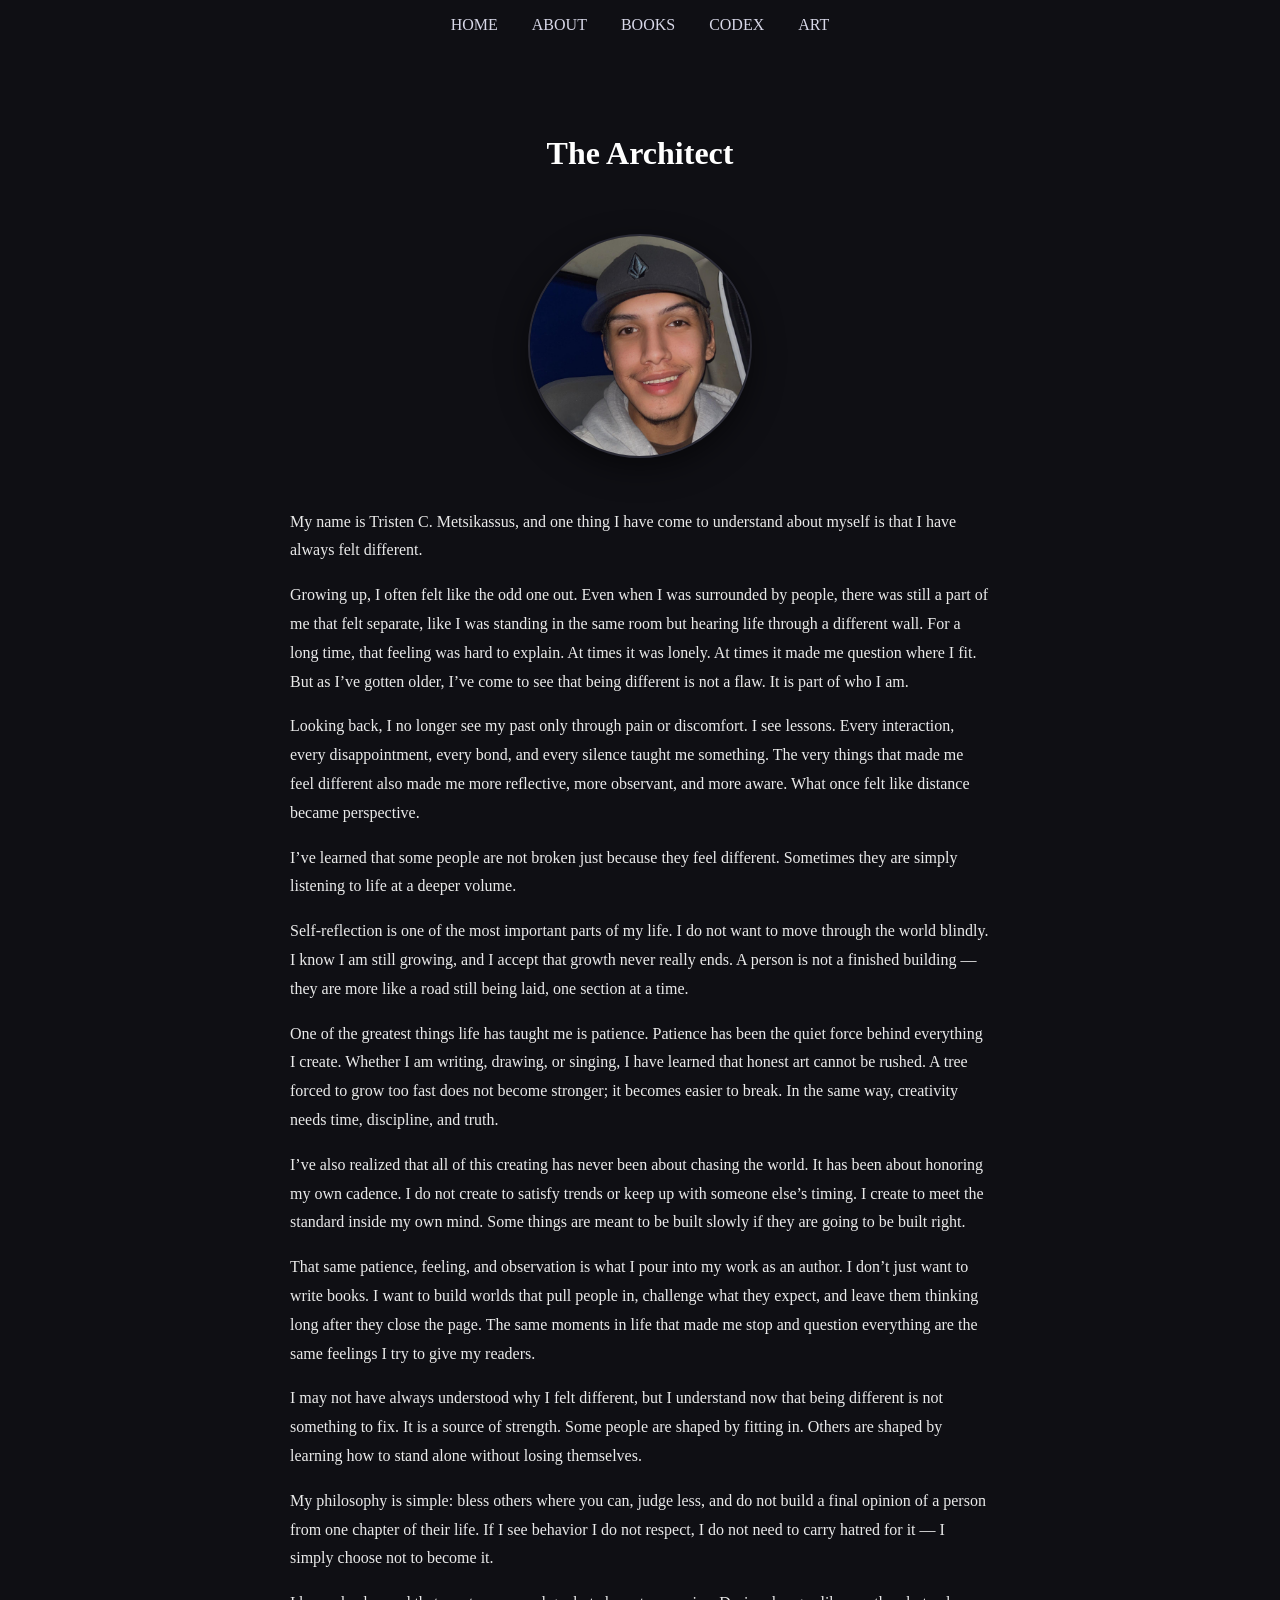
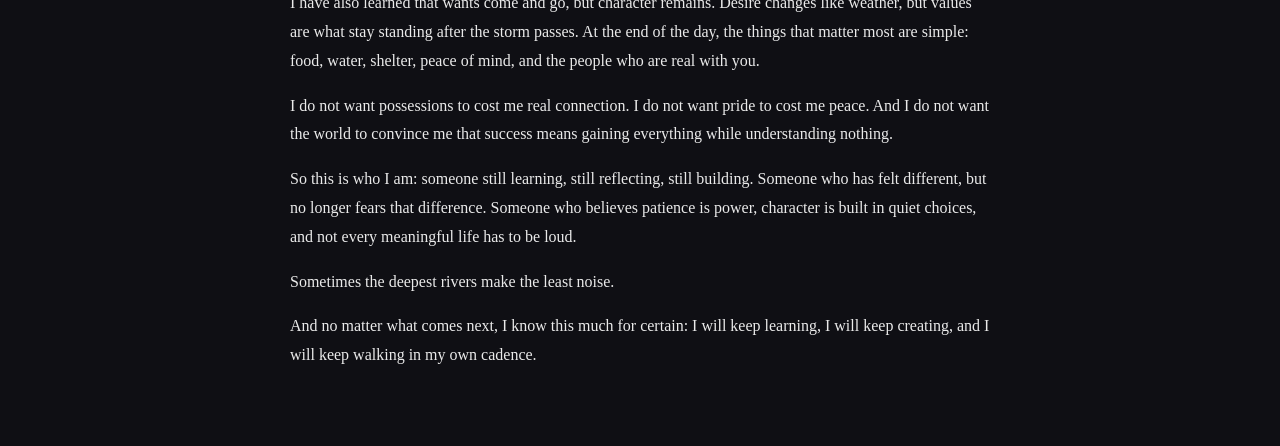
==== About.html @ c55df4dd "Update About.html" ====
<!DOCTYPE html>
<html lang="en">
<head>
    <meta charset="UTF-8">
    <meta name="viewport" content="width=device-width, initial-scale=1.0">
    <title>About | Tristen C. Metsikassus</title>
    <style>
        body { margin: 0; font-family: Garamond, serif; background-color: #0f0f14; color: #eaeaea; }
        header { text-align: center; padding: 40px 20px; }
        nav { text-align: center; margin-bottom: 40px; }
        nav ul { list-style: none; padding: 0; }
        nav li { display: inline; margin: 0 15px; }
        nav a { color: #d8d8e8; text-decoration: none; }
        nav a:hover { color: #ffffff; }
        main { max-width: 700px; margin: auto; padding: 0 20px 60px; line-height: 1.8; }
        h1, h2 { color: #ffffff; text-align: center; }
        .bio-section { margin-top: 40px; }
        .profile-container {
    text-align: center;
    margin-bottom: 40px;
}

.author-photo {
    width: 220px;
    height: 220px;
    object-fit: cover;
    border-radius: 50%;
    border: 2px solid #2a2a35;
    box-shadow: 0 10px 30px rgba(0,0,0,0.5);
}
    </style>
</head>
<body>
    
<nav>
    <ul>
        <li><a href="index.html">HOME</a></li>
        <li><a href="About.html">ABOUT</a></li>
        <li><a href="Books.html">BOOKS</a></li>
        <li><a href="Codex.html">CODEX</a></li>
        <li><a href="Art.html">ART</a></li>
    </ul>
</nav>
    
    <header>
        <h1>The Architect</h1>
    </header>

    <main>
        <div class="profile-container">
        <img src="659823009_2431351264003736_1850895456253538370_n.jpg" alt="Tristen C. Metsikassus" class="author-photo">
    </div>
        
        <section class="bio-section">
            <p>
    My name is Tristen C. Metsikassus, and one thing I have come to understand about myself is that I have always felt different.
</p>

<p>  
            Growing up, I often felt like the odd one out. Even when I was surrounded by people, there was still a part of me that felt separate, like I was standing in the same room but hearing life through a different wall. For a long time, that feeling was hard to explain. At times it was lonely. At times it made me question where I fit. But as I’ve gotten older, I’ve come to see that being different is not a flaw. It is part of who I am.
            </p>
            <p>
                Looking back, I no longer see my past only through pain or discomfort. I see lessons. Every interaction, every disappointment, every bond, and every silence taught me something. The very things that made me feel different also made me more reflective, more observant, and more aware. What once felt like distance became perspective.
            </p>
            <p>
                I’ve learned that some people are not broken just because they feel different. Sometimes they are simply listening to life at a deeper volume.
            </p>
            <p>
                Self-reflection is one of the most important parts of my life. I do not want to move through the world blindly. I know I am still growing, and I accept that growth never really ends. A person is not a finished building — they are more like a road still being laid, one section at a time.
            </p>
            <p>
                One of the greatest things life has taught me is patience. Patience has been the quiet force behind everything I create. Whether I am writing, drawing, or singing, I have learned that honest art cannot be rushed. A tree forced to grow too fast does not become stronger; it becomes easier to break. In the same way, creativity needs time, discipline, and truth.
            </p>
            <p>
                I’ve also realized that all of this creating has never been about chasing the world. It has been about honoring my own cadence. I do not create to satisfy trends or keep up with someone else’s timing. I create to meet the standard inside my own mind. Some things are meant to be built slowly if they are going to be built right.
            </p>
            <p>
                That same patience, feeling, and observation is what I pour into my work as an author. I don’t just want to write books. I want to build worlds that pull people in, challenge what they expect, and leave them thinking long after they close the page. The same moments in life that made me stop and question everything are the same feelings I try to give my readers.
            </p>
            <p>
                I may not have always understood why I felt different, but I understand now that being different is not something to fix. It is a source of strength. Some people are shaped by fitting in. Others are shaped by learning how to stand alone without losing themselves.
            </p>
            <p>
                My philosophy is simple: bless others where you can, judge less, and do not build a final opinion of a person from one chapter of their life. If I see behavior I do not respect, I do not need to carry hatred for it — I simply choose not to become it.
            </p>
          <p>
            I have also learned that wants come and go, but character remains. Desire changes like weather, but values are what stay standing after the storm passes. At the end of the day, the things that matter most are simple: food, water, shelter, peace of mind, and the people who are real with you.
        </p>
        <p>
            I do not want possessions to cost me real connection. I do not want pride to cost me peace. And I do not want the world to convince me that success means gaining everything while understanding nothing.
        </p>
        <p>
            So this is who I am: someone still learning, still reflecting, still building. Someone who has felt different, but no longer fears that difference. Someone who believes patience is power, character is built in quiet choices, and not every meaningful life has to be loud.
        </p>
        <p>
            Sometimes the deepest rivers make the least noise.
        </p>
        <p>
            And no matter what comes next, I know this much for certain: I will keep learning, I will keep creating, and I will keep walking in my own cadence.
        </p>
    </section>
</main>
</body>
</html>
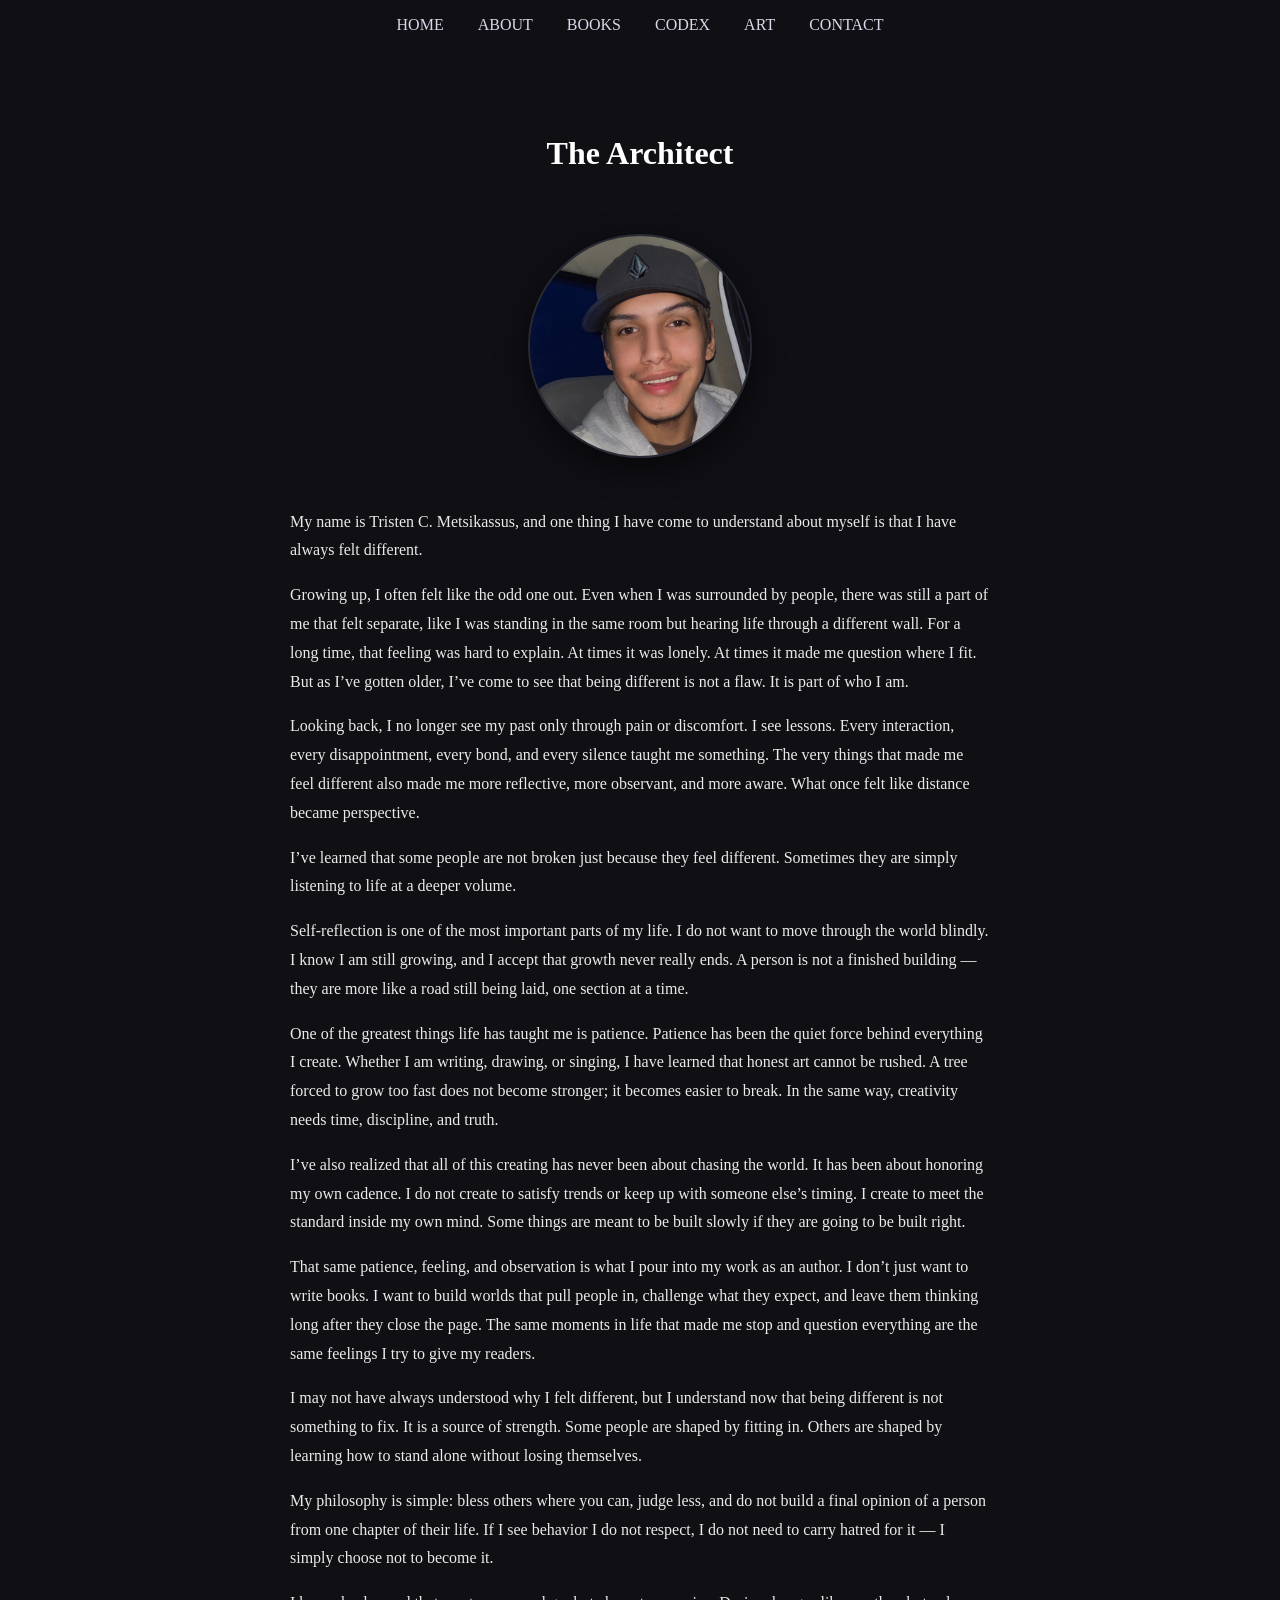
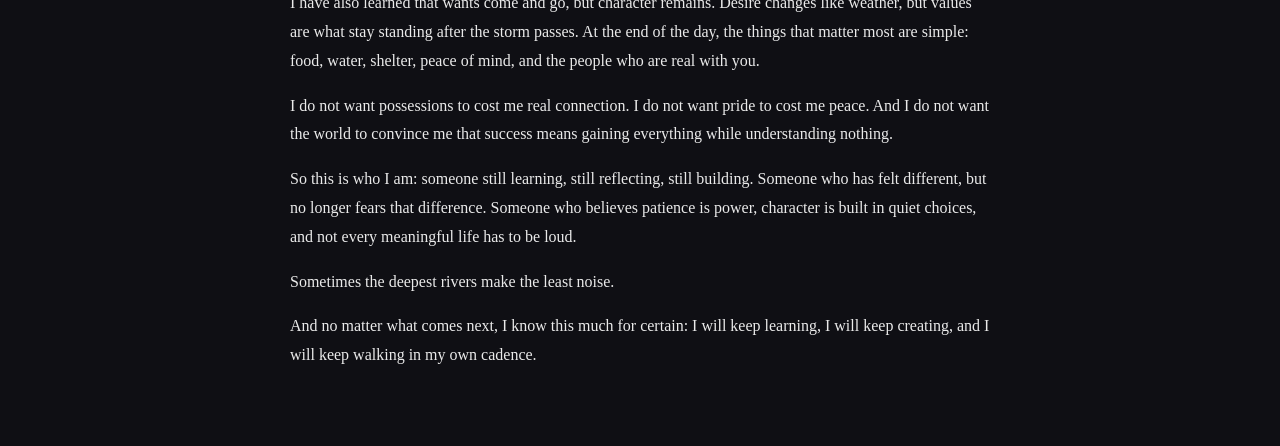
==== commit 3e9e7688: "Add Contact link to navigation menu" ====
--- a/About.html
+++ b/About.html
@@ -39,6 +39,7 @@
         <li><a href="Books.html">BOOKS</a></li>
         <li><a href="Codex.html">CODEX</a></li>
         <li><a href="Art.html">ART</a></li>
+        <li><a href="Contact.html">CONTACT</a></li>
     </ul>
 </nav>
     
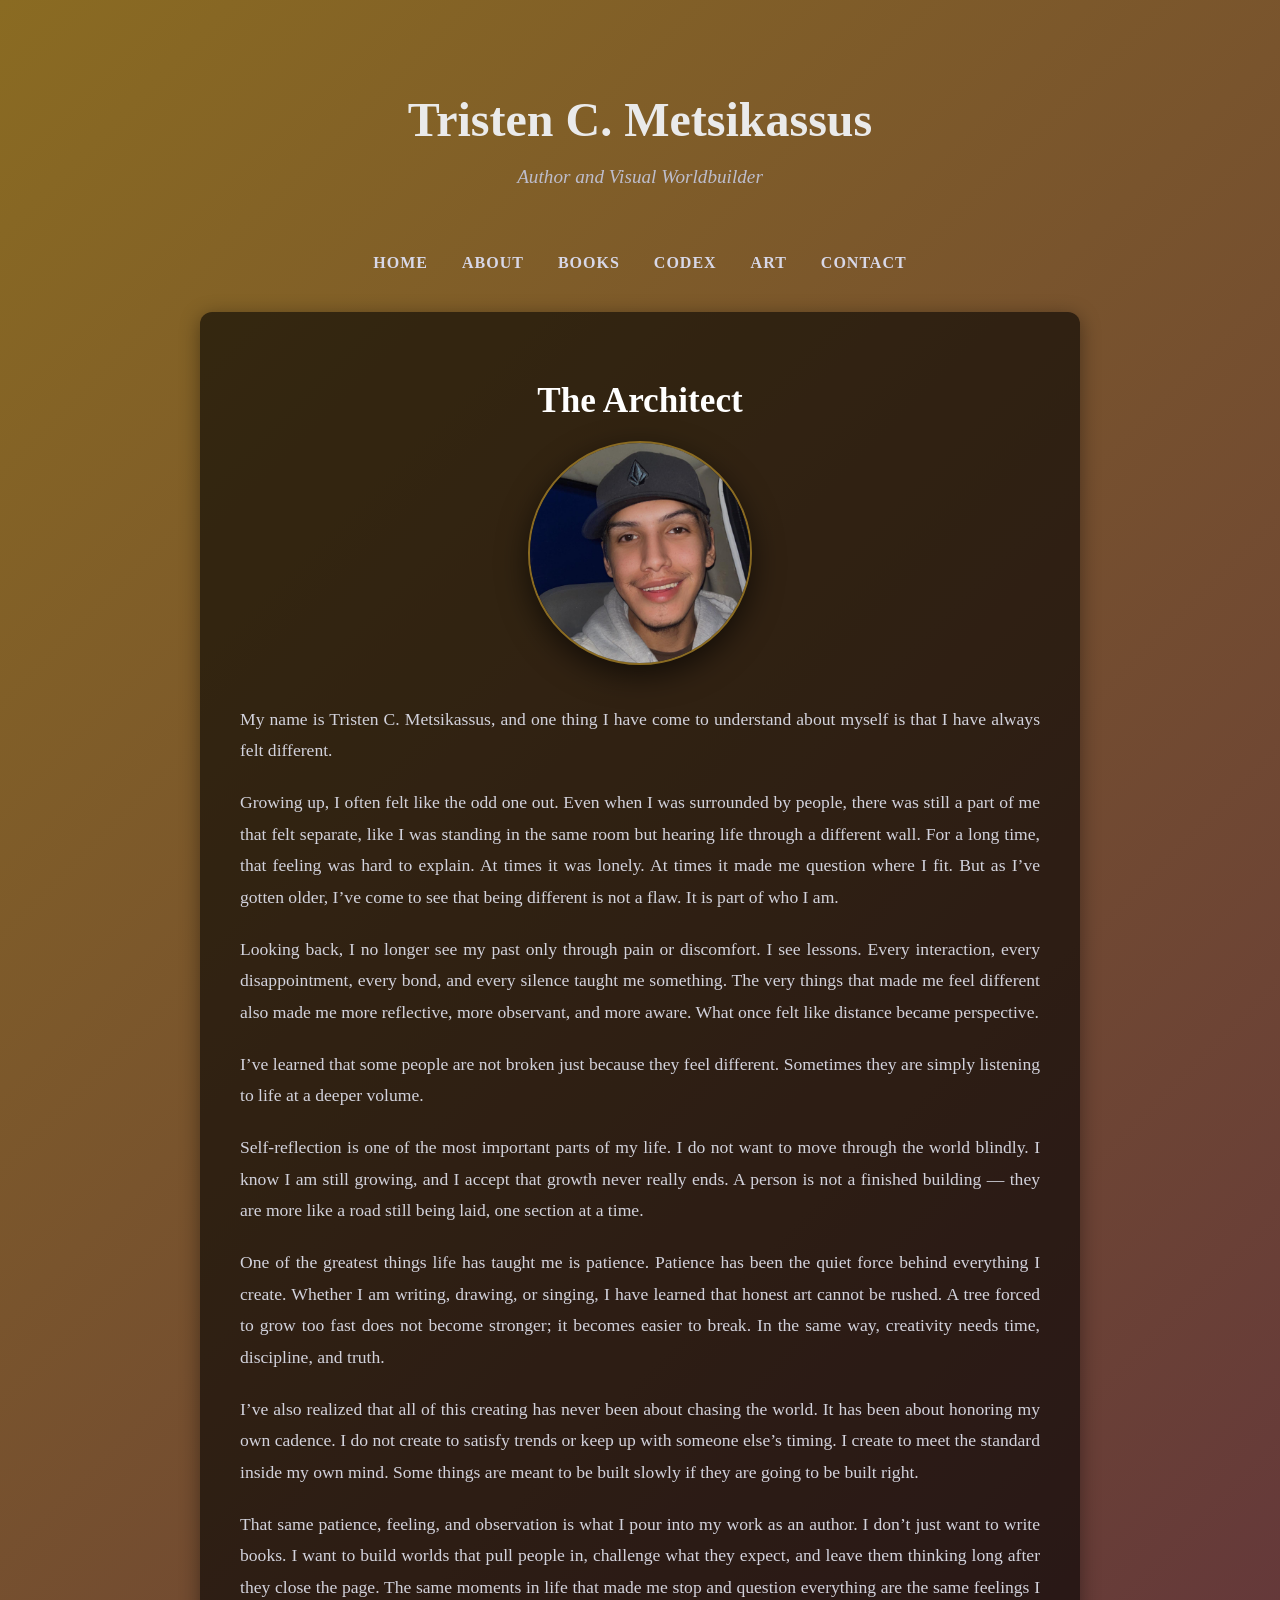
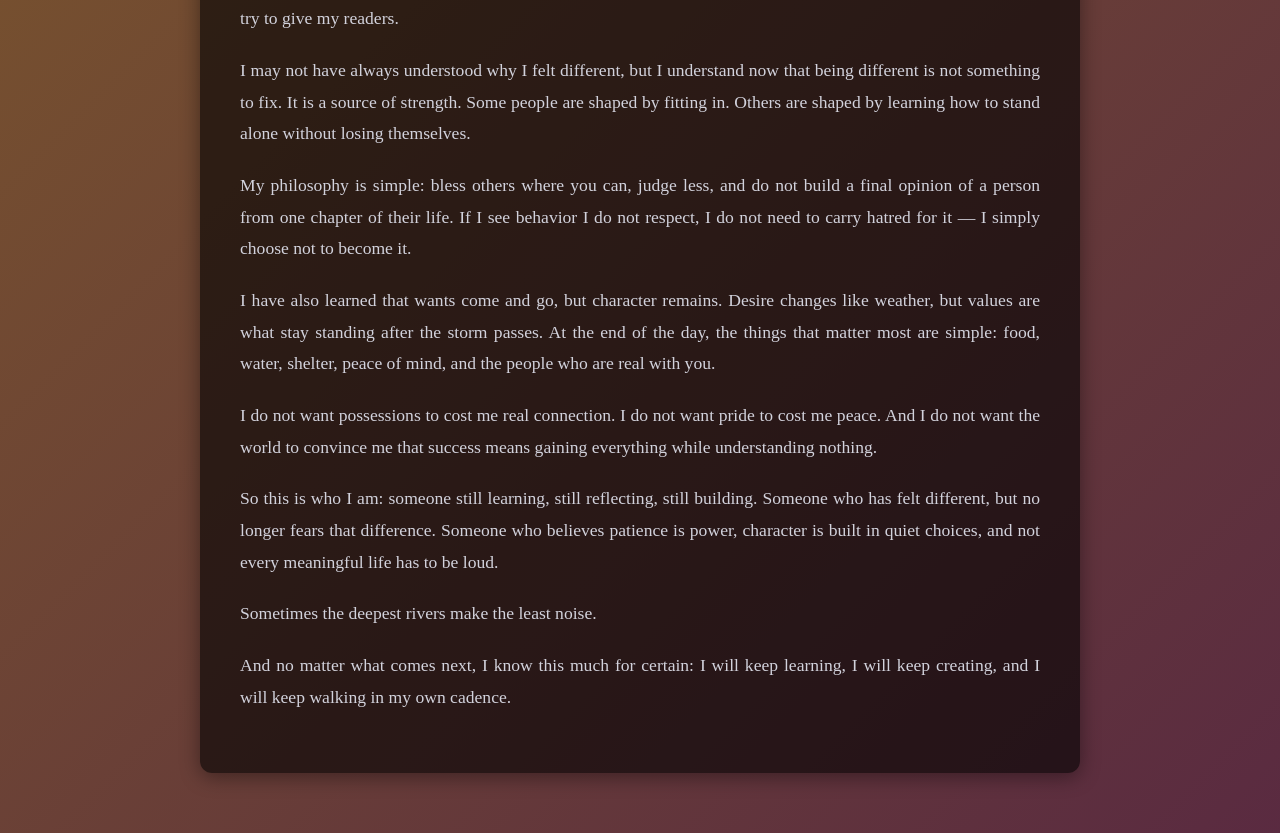
==== commit 3a106015: "Enhance About page with gradient background and content Updated the About page with new styles and c" ====
--- a/About.html
+++ b/About.html
@@ -5,101 +5,113 @@
     <meta name="viewport" content="width=device-width, initial-scale=1.0">
     <title>About | Tristen C. Metsikassus</title>
     <style>
-        body { margin: 0; font-family: Garamond, serif; background-color: #0f0f14; color: #eaeaea; }
-        header { text-align: center; padding: 40px 20px; }
+        /* The Animated Gradient Background */
+        body {
+            margin: 0;
+            font-family: Garamond, serif;
+            color: #eaeaea;
+            min-height: 100vh;
+            background: linear-gradient(-45deg, #0b192c, #1a1025, #4a154b, #8a6b22);
+            background-size: 400% 400%;
+            animation: arcaneShift 15s ease infinite;
+        }
+        @keyframes arcaneShift {
+            0% { background-position: 0% 50%; }
+            50% { background-position: 100% 50%; }
+            100% { background-position: 0% 50%; }
+        }
+        
+        header { text-align: center; padding: 60px 20px 30px; }
+        h1 { font-size: 3rem; margin-bottom: 10px; }
+        header p { color: #bdbdcc; font-size: 1.2rem; font-style: italic; }
+        
         nav { text-align: center; margin-bottom: 40px; }
         nav ul { list-style: none; padding: 0; }
         nav li { display: inline; margin: 0 15px; }
-        nav a { color: #d8d8e8; text-decoration: none; }
-        nav a:hover { color: #ffffff; }
-        main { max-width: 700px; margin: auto; padding: 0 20px 60px; line-height: 1.8; }
-        h1, h2 { color: #ffffff; text-align: center; }
-        .bio-section { margin-top: 40px; }
+        nav a { color: #d8d8e8; text-decoration: none; font-weight: bold; letter-spacing: 1px; transition: color 0.3s ease; }
+        nav a:hover { color: #ffffff; text-shadow: 0 0 8px rgba(255, 255, 255, 0.5); }
+        
+        /* Main Content Container - Slightly wider for reading comfort */
+        main {
+            max-width: 800px;
+            margin: auto;
+            padding: 40px;
+            background: rgba(0, 0, 0, 0.6);
+            border-radius: 12px;
+            box-shadow: 0 4px 20px rgba(0,0,0,0.4);
+            margin-bottom: 60px;
+        }
+
+        h2 { color: #ffffff; text-align: center; margin-bottom: 20px; font-size: 2.2rem; }
+
         .profile-container {
-    text-align: center;
-    margin-bottom: 40px;
-}
+            text-align: center;
+            margin-bottom: 35px;
+        }
 
-.author-photo {
-    width: 220px;
-    height: 220px;
-    object-fit: cover;
-    border-radius: 50%;
-    border: 2px solid #2a2a35;
-    box-shadow: 0 10px 30px rgba(0,0,0,0.5);
-}
+        /* Updated photo styling with a gold ring */
+        .author-photo {
+            width: 220px;
+            height: 220px;
+            object-fit: cover;
+            border-radius: 50%;
+            border: 2px solid #8a6b22; 
+            box-shadow: 0 10px 30px rgba(0,0,0,0.6);
+        }
+
+        /* Styling for your bio text */
+        .bio-section p {
+            line-height: 1.8;
+            color: #d2d2dc;
+            margin-bottom: 20px;
+            text-align: justify; /* Aligns both sides like a novel */
+            font-size: 1.1rem;
+        }
     </style>
 </head>
 <body>
-    
-<nav>
-    <ul>
-        <li><a href="index.html">HOME</a></li>
-        <li><a href="About.html">ABOUT</a></li>
-        <li><a href="Books.html">BOOKS</a></li>
-        <li><a href="Codex.html">CODEX</a></li>
-        <li><a href="Art.html">ART</a></li>
-        <li><a href="Contact.html">CONTACT</a></li>
-    </ul>
-</nav>
-    
+
     <header>
-        <h1>The Architect</h1>
+        <h1>Tristen C. Metsikassus</h1>
+        <p>Author and Visual Worldbuilder</p>
     </header>
 
+    <nav>
+        <ul>
+            <li><a href="index.html">HOME</a></li>
+            <li><a href="About.html">ABOUT</a></li>
+            <li><a href="Books.html">BOOKS</a></li>
+            <li><a href="Codex.html">CODEX</a></li>
+            <li><a href="Art.html">ART</a></li>
+            <li><a href="Contact.html">CONTACT</a></li>
+        </ul>
+    </nav>
+
     <main>
+        <h2>The Architect</h2>
+        
         <div class="profile-container">
-        <img src="659823009_2431351264003736_1850895456253538370_n.jpg" alt="Tristen C. Metsikassus" class="author-photo">
-    </div>
-        
+            <img src="659823009_2431351264003736_1850895456253538370_n.jpg" alt="Tristen C. Metsikassus" class="author-photo">
+        </div>
+
         <section class="bio-section">
-            <p>
-    My name is Tristen C. Metsikassus, and one thing I have come to understand about myself is that I have always felt different.
-</p>
+            <p>My name is Tristen C. Metsikassus, and one thing I have come to understand about myself is that I have always felt different.</p>
+            <p>Growing up, I often felt like the odd one out. Even when I was surrounded by people, there was still a part of me that felt separate, like I was standing in the same room but hearing life through a different wall. For a long time, that feeling was hard to explain. At times it was lonely. At times it made me question where I fit. But as I’ve gotten older, I’ve come to see that being different is not a flaw. It is part of who I am.</p>
+            <p>Looking back, I no longer see my past only through pain or discomfort. I see lessons. Every interaction, every disappointment, every bond, and every silence taught me something. The very things that made me feel different also made me more reflective, more observant, and more aware. What once felt like distance became perspective.</p>
+            <p>I’ve learned that some people are not broken just because they feel different. Sometimes they are simply listening to life at a deeper volume.</p>
+            <p>Self-reflection is one of the most important parts of my life. I do not want to move through the world blindly. I know I am still growing, and I accept that growth never really ends. A person is not a finished building — they are more like a road still being laid, one section at a time.</p>
+            <p>One of the greatest things life has taught me is patience. Patience has been the quiet force behind everything I create. Whether I am writing, drawing, or singing, I have learned that honest art cannot be rushed. A tree forced to grow too fast does not become stronger; it becomes easier to break. In the same way, creativity needs time, discipline, and truth.</p>
+            <p>I’ve also realized that all of this creating has never been about chasing the world. It has been about honoring my own cadence. I do not create to satisfy trends or keep up with someone else’s timing. I create to meet the standard inside my own mind. Some things are meant to be built slowly if they are going to be built right.</p>
+            <p>That same patience, feeling, and observation is what I pour into my work as an author. I don’t just want to write books. I want to build worlds that pull people in, challenge what they expect, and leave them thinking long after they close the page. The same moments in life that made me stop and question everything are the same feelings I try to give my readers.</p>
+            <p>I may not have always understood why I felt different, but I understand now that being different is not something to fix. It is a source of strength. Some people are shaped by fitting in. Others are shaped by learning how to stand alone without losing themselves.</p>
+            <p>My philosophy is simple: bless others where you can, judge less, and do not build a final opinion of a person from one chapter of their life. If I see behavior I do not respect, I do not need to carry hatred for it — I simply choose not to become it.</p>
+            <p>I have also learned that wants come and go, but character remains. Desire changes like weather, but values are what stay standing after the storm passes. At the end of the day, the things that matter most are simple: food, water, shelter, peace of mind, and the people who are real with you.</p>
+            <p>I do not want possessions to cost me real connection. I do not want pride to cost me peace. And I do not want the world to convince me that success means gaining everything while understanding nothing.</p>
+            <p>So this is who I am: someone still learning, still reflecting, still building. Someone who has felt different, but no longer fears that difference. Someone who believes patience is power, character is built in quiet choices, and not every meaningful life has to be loud.</p>
+            <p>Sometimes the deepest rivers make the least noise.</p>
+            <p>And no matter what comes next, I know this much for certain: I will keep learning, I will keep creating, and I will keep walking in my own cadence.</p>
+        </section>
+    </main>
 
-<p>  
-            Growing up, I often felt like the odd one out. Even when I was surrounded by people, there was still a part of me that felt separate, like I was standing in the same room but hearing life through a different wall. For a long time, that feeling was hard to explain. At times it was lonely. At times it made me question where I fit. But as I’ve gotten older, I’ve come to see that being different is not a flaw. It is part of who I am.
-            </p>
-            <p>
-                Looking back, I no longer see my past only through pain or discomfort. I see lessons. Every interaction, every disappointment, every bond, and every silence taught me something. The very things that made me feel different also made me more reflective, more observant, and more aware. What once felt like distance became perspective.
-            </p>
-            <p>
-                I’ve learned that some people are not broken just because they feel different. Sometimes they are simply listening to life at a deeper volume.
-            </p>
-            <p>
-                Self-reflection is one of the most important parts of my life. I do not want to move through the world blindly. I know I am still growing, and I accept that growth never really ends. A person is not a finished building — they are more like a road still being laid, one section at a time.
-            </p>
-            <p>
-                One of the greatest things life has taught me is patience. Patience has been the quiet force behind everything I create. Whether I am writing, drawing, or singing, I have learned that honest art cannot be rushed. A tree forced to grow too fast does not become stronger; it becomes easier to break. In the same way, creativity needs time, discipline, and truth.
-            </p>
-            <p>
-                I’ve also realized that all of this creating has never been about chasing the world. It has been about honoring my own cadence. I do not create to satisfy trends or keep up with someone else’s timing. I create to meet the standard inside my own mind. Some things are meant to be built slowly if they are going to be built right.
-            </p>
-            <p>
-                That same patience, feeling, and observation is what I pour into my work as an author. I don’t just want to write books. I want to build worlds that pull people in, challenge what they expect, and leave them thinking long after they close the page. The same moments in life that made me stop and question everything are the same feelings I try to give my readers.
-            </p>
-            <p>
-                I may not have always understood why I felt different, but I understand now that being different is not something to fix. It is a source of strength. Some people are shaped by fitting in. Others are shaped by learning how to stand alone without losing themselves.
-            </p>
-            <p>
-                My philosophy is simple: bless others where you can, judge less, and do not build a final opinion of a person from one chapter of their life. If I see behavior I do not respect, I do not need to carry hatred for it — I simply choose not to become it.
-            </p>
-          <p>
-            I have also learned that wants come and go, but character remains. Desire changes like weather, but values are what stay standing after the storm passes. At the end of the day, the things that matter most are simple: food, water, shelter, peace of mind, and the people who are real with you.
-        </p>
-        <p>
-            I do not want possessions to cost me real connection. I do not want pride to cost me peace. And I do not want the world to convince me that success means gaining everything while understanding nothing.
-        </p>
-        <p>
-            So this is who I am: someone still learning, still reflecting, still building. Someone who has felt different, but no longer fears that difference. Someone who believes patience is power, character is built in quiet choices, and not every meaningful life has to be loud.
-        </p>
-        <p>
-            Sometimes the deepest rivers make the least noise.
-        </p>
-        <p>
-            And no matter what comes next, I know this much for certain: I will keep learning, I will keep creating, and I will keep walking in my own cadence.
-        </p>
-    </section>
-</main>
 </body>
 </html>
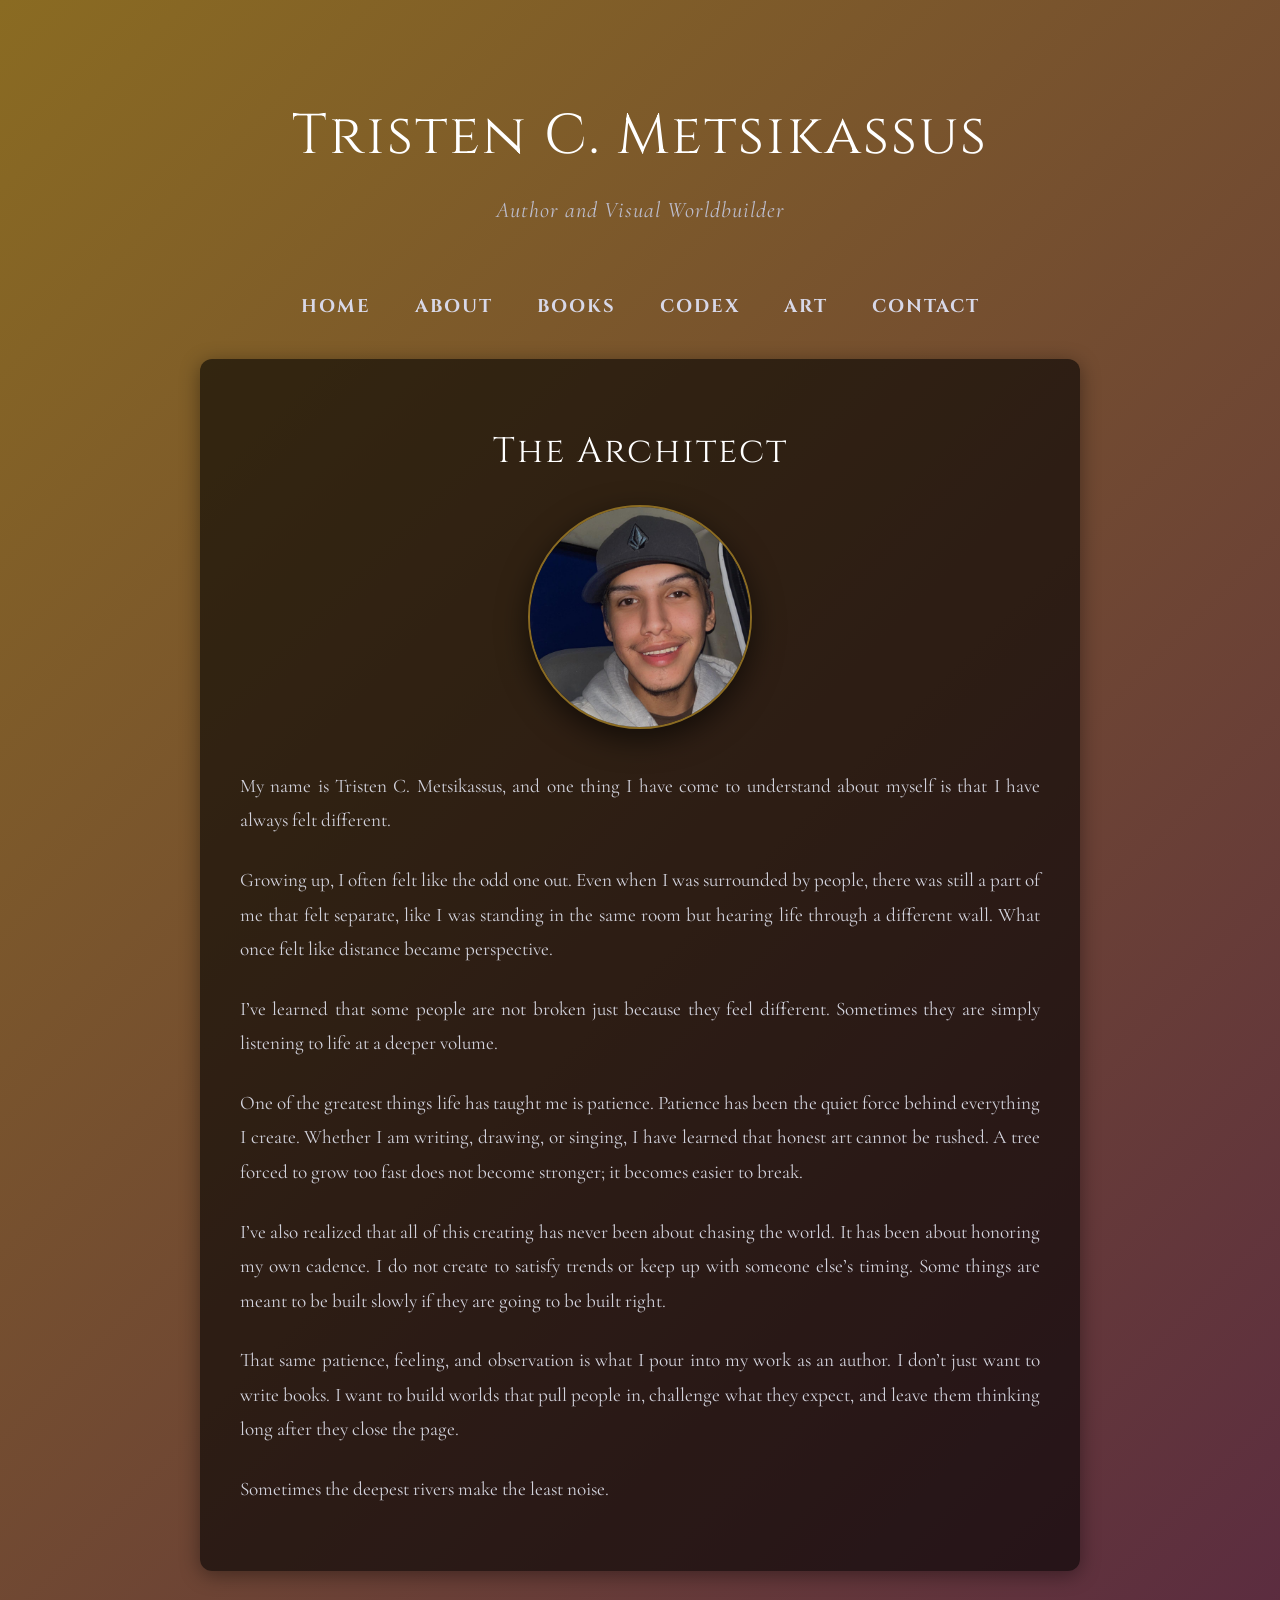
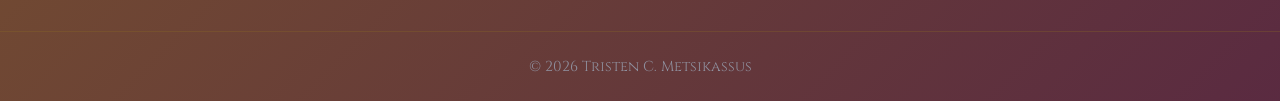
==== commit 9551a613: "Revise About.html with new styles and content Updated the About page with new styles and content." ====
--- a/About.html
+++ b/About.html
@@ -5,33 +5,86 @@
     <meta name="viewport" content="width=device-width, initial-scale=1.0">
     <title>About | Tristen C. Metsikassus</title>
     <style>
+        /* IMPORT CINEMATIC FONTS */
+        @import url('https://fonts.googleapis.com/css2?family=Cinzel:wght@400;700&family=Cormorant+Garamond:ital,wght@0,400;0,600;1,400&display=swap');
+
         /* The Animated Gradient Background */
         body {
             margin: 0;
-            font-family: Garamond, serif;
+            font-family: 'Cormorant Garamond', serif;
+            font-size: 1.15rem;
             color: #eaeaea;
             min-height: 100vh;
             background: linear-gradient(-45deg, #0b192c, #1a1025, #4a154b, #8a6b22);
             background-size: 400% 400%;
             animation: arcaneShift 15s ease infinite;
         }
+
         @keyframes arcaneShift {
             0% { background-position: 0% 50%; }
             50% { background-position: 100% 50%; }
             100% { background-position: 0% 50%; }
         }
+
+        /* --- TYPOGRAPHY & ANIMATIONS --- */
+        h1, h2, h3 {
+            font-family: 'Cinzel', serif;
+            font-weight: normal;
+            letter-spacing: 2px;
+        }
+
+        header { text-align: center; padding: 60px 20px 30px; }
         
-        header { text-align: center; padding: 60px 20px 30px; }
-        h1 { font-size: 3rem; margin-bottom: 10px; }
-        header p { color: #bdbdcc; font-size: 1.2rem; font-style: italic; }
-        
+        /* Pulse for Title */
+        h1 { 
+            font-size: 3.5rem; 
+            margin-bottom: 10px; 
+            color: #ffffff;
+            animation: cinematicEntrance 3s ease-out forwards, arcanePulse 6s infinite alternate 3s;
+        }
+
+        @keyframes arcanePulse {
+            0% { transform: scale(1); text-shadow: 0 0 10px rgba(138, 107, 34, 0.4); }
+            100% { 
+                transform: scale(1.03); 
+                color: rgba(255,255,255,0.85); 
+                text-shadow: 0 0 25px rgba(138, 107, 34, 0.8), 0 0 40px rgba(74, 21, 75, 0.6); 
+            }
+        }
+
+        @keyframes cinematicEntrance {
+            0% { opacity: 0; transform: scale(0.9); text-shadow: 0 0 50px #fff; }
+            100% { opacity: 1; transform: scale(1); }
+        }
+
+        header p { 
+            color: #bdbdcc; 
+            font-size: 1.4rem; 
+            font-style: italic; 
+            letter-spacing: 1px;
+        }
+
         nav { text-align: center; margin-bottom: 40px; }
         nav ul { list-style: none; padding: 0; }
-        nav li { display: inline; margin: 0 15px; }
-        nav a { color: #d8d8e8; text-decoration: none; font-weight: bold; letter-spacing: 1px; transition: color 0.3s ease; }
-        nav a:hover { color: #ffffff; text-shadow: 0 0 8px rgba(255, 255, 255, 0.5); }
+        nav li { display: inline; margin: 0 20px; }
         
-        /* Main Content Container - Slightly wider for reading comfort */
+        nav a { 
+            font-family: 'Cinzel', serif;
+            color: #d8d8e8; 
+            text-decoration: none; 
+            font-weight: bold; 
+            letter-spacing: 2px; 
+            display: inline-block; 
+            transition: transform 0.5s ease, color 0.5s ease, text-shadow 0.5s ease; 
+        }
+
+        nav a:hover { 
+            transform: scale(1.15);
+            color: rgba(255, 255, 255, 0.7); 
+            text-shadow: 0 0 15px rgba(255, 255, 255, 0.8), 0 0 30px #8a6b22; 
+        }
+
+        /* Main Content Container */
         main {
             max-width: 800px;
             margin: auto;
@@ -40,16 +93,21 @@
             border-radius: 12px;
             box-shadow: 0 4px 20px rgba(0,0,0,0.4);
             margin-bottom: 60px;
+            opacity: 0;
+            animation: fadeIn 2s ease-in forwards 1s;
         }
 
-        h2 { color: #ffffff; text-align: center; margin-bottom: 20px; font-size: 2.2rem; }
+        @keyframes fadeIn {
+            to { opacity: 1; }
+        }
+
+        h2 { color: #ffffff; text-align: center; margin-bottom: 30px; font-size: 2.2rem; }
 
         .profile-container {
             text-align: center;
             margin-bottom: 35px;
         }
 
-        /* Updated photo styling with a gold ring */
         .author-photo {
             width: 220px;
             height: 220px;
@@ -57,15 +115,29 @@
             border-radius: 50%;
             border: 2px solid #8a6b22; 
             box-shadow: 0 10px 30px rgba(0,0,0,0.6);
+            transition: transform 0.5s ease;
         }
 
-        /* Styling for your bio text */
+        .author-photo:hover {
+            transform: scale(1.05);
+        }
+
         .bio-section p {
             line-height: 1.8;
             color: #d2d2dc;
-            margin-bottom: 20px;
-            text-align: justify; /* Aligns both sides like a novel */
-            font-size: 1.1rem;
+            margin-bottom: 25px;
+            text-align: justify;
+            font-size: 1.2rem;
+        }
+
+        footer {
+            text-align: center;
+            padding: 25px 20px;
+            font-size: 0.9rem;
+            color: #8f8f9d;
+            border-top: 1px solid rgba(138, 107, 34, 0.3);
+            margin-top: 40px;
+            font-family: 'Cinzel', serif;
         }
     </style>
 </head>
@@ -96,22 +168,18 @@
 
         <section class="bio-section">
             <p>My name is Tristen C. Metsikassus, and one thing I have come to understand about myself is that I have always felt different.</p>
-            <p>Growing up, I often felt like the odd one out. Even when I was surrounded by people, there was still a part of me that felt separate, like I was standing in the same room but hearing life through a different wall. For a long time, that feeling was hard to explain. At times it was lonely. At times it made me question where I fit. But as I’ve gotten older, I’ve come to see that being different is not a flaw. It is part of who I am.</p>
-            <p>Looking back, I no longer see my past only through pain or discomfort. I see lessons. Every interaction, every disappointment, every bond, and every silence taught me something. The very things that made me feel different also made me more reflective, more observant, and more aware. What once felt like distance became perspective.</p>
+            <p>Growing up, I often felt like the odd one out. Even when I was surrounded by people, there was still a part of me that felt separate, like I was standing in the same room but hearing life through a different wall. What once felt like distance became perspective.</p>
             <p>I’ve learned that some people are not broken just because they feel different. Sometimes they are simply listening to life at a deeper volume.</p>
-            <p>Self-reflection is one of the most important parts of my life. I do not want to move through the world blindly. I know I am still growing, and I accept that growth never really ends. A person is not a finished building — they are more like a road still being laid, one section at a time.</p>
-            <p>One of the greatest things life has taught me is patience. Patience has been the quiet force behind everything I create. Whether I am writing, drawing, or singing, I have learned that honest art cannot be rushed. A tree forced to grow too fast does not become stronger; it becomes easier to break. In the same way, creativity needs time, discipline, and truth.</p>
-            <p>I’ve also realized that all of this creating has never been about chasing the world. It has been about honoring my own cadence. I do not create to satisfy trends or keep up with someone else’s timing. I create to meet the standard inside my own mind. Some things are meant to be built slowly if they are going to be built right.</p>
-            <p>That same patience, feeling, and observation is what I pour into my work as an author. I don’t just want to write books. I want to build worlds that pull people in, challenge what they expect, and leave them thinking long after they close the page. The same moments in life that made me stop and question everything are the same feelings I try to give my readers.</p>
-            <p>I may not have always understood why I felt different, but I understand now that being different is not something to fix. It is a source of strength. Some people are shaped by fitting in. Others are shaped by learning how to stand alone without losing themselves.</p>
-            <p>My philosophy is simple: bless others where you can, judge less, and do not build a final opinion of a person from one chapter of their life. If I see behavior I do not respect, I do not need to carry hatred for it — I simply choose not to become it.</p>
-            <p>I have also learned that wants come and go, but character remains. Desire changes like weather, but values are what stay standing after the storm passes. At the end of the day, the things that matter most are simple: food, water, shelter, peace of mind, and the people who are real with you.</p>
-            <p>I do not want possessions to cost me real connection. I do not want pride to cost me peace. And I do not want the world to convince me that success means gaining everything while understanding nothing.</p>
-            <p>So this is who I am: someone still learning, still reflecting, still building. Someone who has felt different, but no longer fears that difference. Someone who believes patience is power, character is built in quiet choices, and not every meaningful life has to be loud.</p>
+            <p>One of the greatest things life has taught me is patience. Patience has been the quiet force behind everything I create. Whether I am writing, drawing, or singing, I have learned that honest art cannot be rushed. A tree forced to grow too fast does not become stronger; it becomes easier to break.</p>
+            <p>I’ve also realized that all of this creating has never been about chasing the world. It has been about honoring my own cadence. I do not create to satisfy trends or keep up with someone else’s timing. Some things are meant to be built slowly if they are going to be built right.</p>
+            <p>That same patience, feeling, and observation is what I pour into my work as an author. I don’t just want to write books. I want to build worlds that pull people in, challenge what they expect, and leave them thinking long after they close the page.</p>
             <p>Sometimes the deepest rivers make the least noise.</p>
-            <p>And no matter what comes next, I know this much for certain: I will keep learning, I will keep creating, and I will keep walking in my own cadence.</p>
         </section>
     </main>
 
+    <footer>
+        © 2026 Tristen C. Metsikassus
+    </footer>
+
 </body>
 </html>
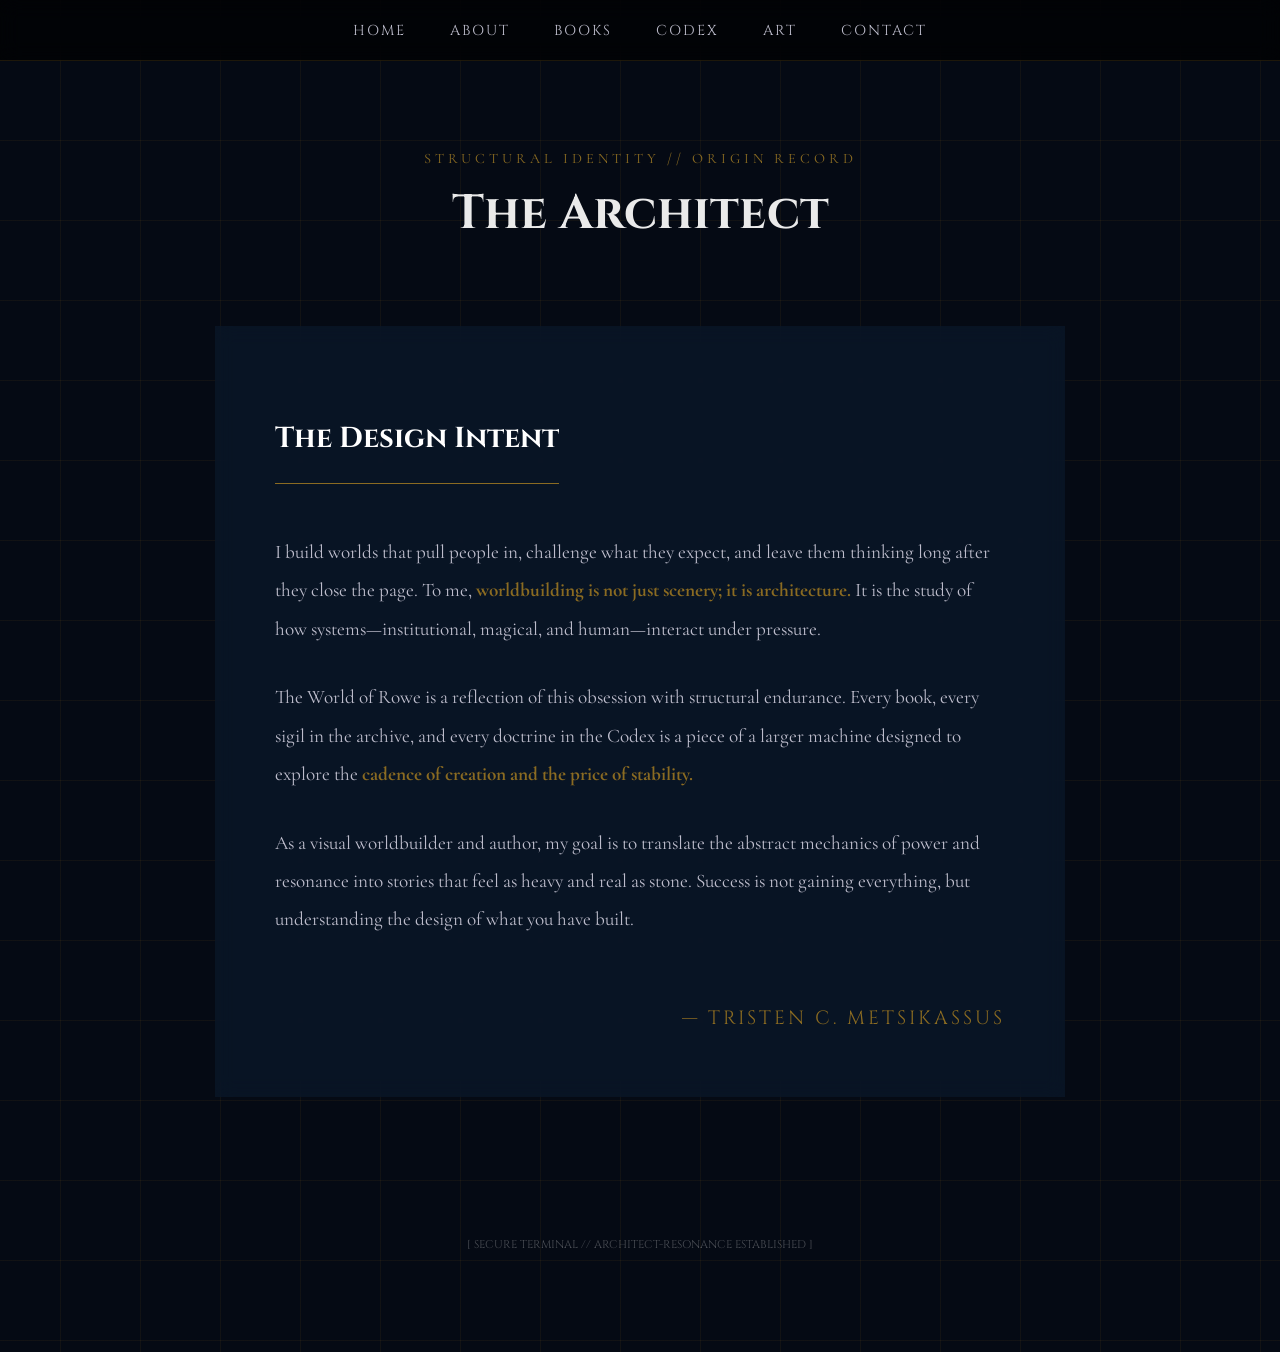
==== commit 80b83cd8: "Update About.html" ====
--- a/About.html
+++ b/About.html
@@ -3,183 +3,95 @@
 <head>
     <meta charset="UTF-8">
     <meta name="viewport" content="width=device-width, initial-scale=1.0">
-    <title>About | Tristen C. Metsikassus</title>
+    <title>The Architect | Tristen C. Metsikassus</title>
+    <link rel="stylesheet" href="style.css">
     <style>
-        /* IMPORT CINEMATIC FONTS */
-        @import url('https://fonts.googleapis.com/css2?family=Cinzel:wght@400;700&family=Cormorant+Garamond:ital,wght@0,400;0,600;1,400&display=swap');
+        header { text-align: center; padding: 140px 20px 40px; }
+        h1 { font-family: 'Cinzel', serif; font-size: 3rem; margin: 0; }
+        .about-subtitle { color: var(--gold); letter-spacing: 4px; font-size: 0.9rem; text-transform: uppercase; margin-top: 10px; }
 
-        /* The Animated Gradient Background */
-        body {
-            margin: 0;
-            font-family: 'Cormorant Garamond', serif;
-            font-size: 1.15rem;
-            color: #eaeaea;
-            min-height: 100vh;
-            background: linear-gradient(-45deg, #0b192c, #1a1025, #4a154b, #8a6b22);
-            background-size: 400% 400%;
-            animation: arcaneShift 15s ease infinite;
+        .manifesto-container {
+            max-width: 850px;
+            margin: 40px auto;
+            padding: 0 20px;
         }
 
-        @keyframes arcaneShift {
-            0% { background-position: 0% 50%; }
-            50% { background-position: 100% 50%; }
-            100% { background-position: 0% 50%; }
+        .manifesto-card {
+            background: rgba(11, 25, 44, 0.7);
+            backdrop-filter: blur(10px);
+            padding: 60px;
+            line-height: 2;
+            font-size: 1.2rem;
+            color: var(--subtext);
         }
 
-        /* --- TYPOGRAPHY & ANIMATIONS --- */
-        h1, h2, h3 {
+        .manifesto-card h2 {
             font-family: 'Cinzel', serif;
-            font-weight: normal;
-            letter-spacing: 2px;
+            color: #fff;
+            font-size: 1.8rem;
+            margin-bottom: 30px;
+            border-bottom: 1px solid var(--gold);
+            padding-bottom: 15px;
+            display: inline-block;
         }
 
-        header { text-align: center; padding: 60px 20px 30px; }
+        .manifesto-card p { margin-bottom: 30px; }
         
-        /* Pulse for Title */
-        h1 { 
-            font-size: 3.5rem; 
-            margin-bottom: 10px; 
-            color: #ffffff;
-            animation: cinematicEntrance 3s ease-out forwards, arcanePulse 6s infinite alternate 3s;
+        .highlight { color: var(--gold); font-weight: bold; }
+
+        .signature {
+            margin-top: 60px;
+            text-align: right;
+            font-family: 'Cinzel', serif;
+            letter-spacing: 3px;
+            color: var(--gold);
         }
 
-        @keyframes arcanePulse {
-            0% { transform: scale(1); text-shadow: 0 0 10px rgba(138, 107, 34, 0.4); }
-            100% { 
-                transform: scale(1.03); 
-                color: rgba(255,255,255,0.85); 
-                text-shadow: 0 0 25px rgba(138, 107, 34, 0.8), 0 0 40px rgba(74, 21, 75, 0.6); 
-            }
-        }
-
-        @keyframes cinematicEntrance {
-            0% { opacity: 0; transform: scale(0.9); text-shadow: 0 0 50px #fff; }
-            100% { opacity: 1; transform: scale(1); }
-        }
-
-        header p { 
-            color: #bdbdcc; 
-            font-size: 1.4rem; 
-            font-style: italic; 
-            letter-spacing: 1px;
-        }
-
-        nav { text-align: center; margin-bottom: 40px; }
-        nav ul { list-style: none; padding: 0; }
-        nav li { display: inline; margin: 0 20px; }
-        
-        nav a { 
-            font-family: 'Cinzel', serif;
-            color: #d8d8e8; 
-            text-decoration: none; 
-            font-weight: bold; 
-            letter-spacing: 2px; 
-            display: inline-block; 
-            transition: transform 0.5s ease, color 0.5s ease, text-shadow 0.5s ease; 
-        }
-
-        nav a:hover { 
-            transform: scale(1.15);
-            color: rgba(255, 255, 255, 0.7); 
-            text-shadow: 0 0 15px rgba(255, 255, 255, 0.8), 0 0 30px #8a6b22; 
-        }
-
-        /* Main Content Container */
-        main {
-            max-width: 800px;
-            margin: auto;
-            padding: 40px;
-            background: rgba(0, 0, 0, 0.6);
-            border-radius: 12px;
-            box-shadow: 0 4px 20px rgba(0,0,0,0.4);
-            margin-bottom: 60px;
-            opacity: 0;
-            animation: fadeIn 2s ease-in forwards 1s;
-        }
-
-        @keyframes fadeIn {
-            to { opacity: 1; }
-        }
-
-        h2 { color: #ffffff; text-align: center; margin-bottom: 30px; font-size: 2.2rem; }
-
-        .profile-container {
-            text-align: center;
-            margin-bottom: 35px;
-        }
-
-        .author-photo {
-            width: 220px;
-            height: 220px;
-            object-fit: cover;
-            border-radius: 50%;
-            border: 2px solid #8a6b22; 
-            box-shadow: 0 10px 30px rgba(0,0,0,0.6);
-            transition: transform 0.5s ease;
-        }
-
-        .author-photo:hover {
-            transform: scale(1.05);
-        }
-
-        .bio-section p {
-            line-height: 1.8;
-            color: #d2d2dc;
-            margin-bottom: 25px;
-            text-align: justify;
-            font-size: 1.2rem;
-        }
-
-        footer {
-            text-align: center;
-            padding: 25px 20px;
-            font-size: 0.9rem;
-            color: #8f8f9d;
-            border-top: 1px solid rgba(138, 107, 34, 0.3);
-            margin-top: 40px;
-            font-family: 'Cinzel', serif;
+        @media (max-width: 768px) {
+            .manifesto-card { padding: 30px; font-size: 1.1rem; }
         }
     </style>
 </head>
 <body>
 
-    <header>
-        <h1>Tristen C. Metsikassus</h1>
-        <p>Author and Visual Worldbuilder</p>
-    </header>
+<nav>
+    <a href="index.html">HOME</a>
+    <a href="About.html">ABOUT</a>
+    <a href="Books.html">BOOKS</a>
+    <a href="Codex.html">CODEX</a>
+    <a href="Art.html">ART</a>
+    <a href="Contact.html">CONTACT</a>
+</nav>
 
-    <nav>
-        <ul>
-            <li><a href="index.html">HOME</a></li>
-            <li><a href="About.html">ABOUT</a></li>
-            <li><a href="Books.html">BOOKS</a></li>
-            <li><a href="Codex.html">CODEX</a></li>
-            <li><a href="Art.html">ART</a></li>
-            <li><a href="Contact.html">CONTACT</a></li>
-        </ul>
-    </nav>
+<header>
+    <p class="about-subtitle">Structural Identity // Origin Record</p>
+    <h1>The Architect</h1>
+</header>
 
-    <main>
-        <h2>The Architect</h2>
+<div class="manifesto-container">
+    <div class="manifesto-card card wardline">
+        <h2>The Design Intent</h2>
+        <p>
+            I build worlds that pull people in, challenge what they expect, and leave them thinking long after they close the page. To me, <span class="highlight">worldbuilding is not just scenery; it is architecture.</span> It is the study of how systems—institutional, magical, and human—interact under pressure.
+        </p>
         
-        <div class="profile-container">
-            <img src="659823009_2431351264003736_1850895456253538370_n.jpg" alt="Tristen C. Metsikassus" class="author-photo">
+        <p>
+            The World of Rowe is a reflection of this obsession with structural endurance. Every book, every sigil in the archive, and every doctrine in the Codex is a piece of a larger machine designed to explore the <span class="highlight">cadence of creation and the price of stability.</span>
+        </p>
+
+        <p>
+            As a visual worldbuilder and author, my goal is to translate the abstract mechanics of power and resonance into stories that feel as heavy and real as stone. Success is not gaining everything, but understanding the design of what you have built.
+        </p>
+
+        <div class="signature">
+            — TRISTEN C. METSIKASSUS
         </div>
+    </div>
+</div>
 
-        <section class="bio-section">
-            <p>My name is Tristen C. Metsikassus, and one thing I have come to understand about myself is that I have always felt different.</p>
-            <p>Growing up, I often felt like the odd one out. Even when I was surrounded by people, there was still a part of me that felt separate, like I was standing in the same room but hearing life through a different wall. What once felt like distance became perspective.</p>
-            <p>I’ve learned that some people are not broken just because they feel different. Sometimes they are simply listening to life at a deeper volume.</p>
-            <p>One of the greatest things life has taught me is patience. Patience has been the quiet force behind everything I create. Whether I am writing, drawing, or singing, I have learned that honest art cannot be rushed. A tree forced to grow too fast does not become stronger; it becomes easier to break.</p>
-            <p>I’ve also realized that all of this creating has never been about chasing the world. It has been about honoring my own cadence. I do not create to satisfy trends or keep up with someone else’s timing. Some things are meant to be built slowly if they are going to be built right.</p>
-            <p>That same patience, feeling, and observation is what I pour into my work as an author. I don’t just want to write books. I want to build worlds that pull people in, challenge what they expect, and leave them thinking long after they close the page.</p>
-            <p>Sometimes the deepest rivers make the least noise.</p>
-        </section>
-    </main>
-
-    <footer>
-        © 2026 Tristen C. Metsikassus
-    </footer>
+<footer style="text-align: center; padding: 100px; opacity: 0.3; font-family: 'Cinzel'; font-size: 0.7rem;">
+    [ SECURE TERMINAL // ARCHITECT-RESONANCE ESTABLISHED ]
+</footer>
 
 </body>
 </html>
--- a/style.css
+++ b/style.css
@@ -0,0 +1,86 @@
+/* --- THE MIDNIGHT WARD SYSTEM (MASTER) --- */
+@import url('https://fonts.googleapis.com/css2?family=Cinzel:wght@400;700&family=Cormorant+Garamond:ital,wght@0,400;0,600;1,400&display=swap');
+
+:root {
+    --midnight: #050a14;   
+    --indigo-glow: rgba(26, 31, 70, 0.4); 
+    --gold: #8a6b22;
+    --gold-bright: #e1c57a;
+    --text: #eaeaea;
+    --subtext: #bdbdcc;
+}
+
+body {
+    margin: 0;
+    font-family: 'Cormorant Garamond', serif;
+    background-color: var(--midnight);
+    color: var(--text);
+    min-height: 100vh;
+    overflow-x: hidden;
+}
+
+/* THE BACKGROUND WARD GRID */
+body::before {
+    content: "";
+    position: fixed;
+    top: -100px; left: -100px; width: 200%; height: 200%;
+    z-index: -1;
+    background-image: 
+        linear-gradient(rgba(138, 107, 34, 0.1) 1px, transparent 1px),
+        linear-gradient(90deg, rgba(138, 107, 34, 0.1) 1px, transparent 1px);
+    background-size: 80px 80px;
+    animation: wardDrift 60s linear infinite, wardPulse 10s ease-in-out infinite alternate;
+}
+
+@keyframes wardDrift {
+    0% { transform: translate(0, 0); }
+    100% { transform: translate(80px, 80px); }
+}
+
+@keyframes wardPulse {
+    0% { opacity: 0.2; }
+    50% { opacity: 0.6; }
+    100% { opacity: 0.2; }
+}
+
+/* NAVIGATION */
+nav { 
+    text-align: center; position: fixed; top: 0; width: 100%; 
+    background: rgba(0,0,0,0.7); backdrop-filter: blur(10px); 
+    padding: 20px 0; z-index: 100; border-bottom: 1px solid rgba(138, 107, 34, 0.2); 
+}
+nav a { 
+    font-family: 'Cinzel', serif; color: var(--subtext); 
+    text-decoration: none; margin: 0 20px; font-size: 0.9rem; letter-spacing: 2px; 
+}
+nav a:hover { color: var(--gold-bright); }
+
+/* THRESHOLD PLATES & CARDS */
+.threshold-plate, .featured-panel {
+    background: rgba(11, 25, 44, 0.7);
+    border: 1px solid rgba(138, 107, 34, 0.3);
+    backdrop-filter: blur(8px);
+    transition: all 0.5s ease;
+}
+
+.threshold-plate:hover, .featured-panel:hover {
+    border-color: var(--gold-bright);
+    box-shadow: 0 0 30px rgba(138, 107, 34, 0.2);
+}
+
+.btn-link {
+    display: inline-block;
+    border: 1px solid var(--gold);
+    color: var(--gold);
+    text-decoration: none;
+    padding: 10px 20px;
+    font-family: 'Cinzel', serif;
+    font-size: 0.8rem;
+    letter-spacing: 2px;
+    transition: 0.3s;
+}
+
+.btn-link:hover {
+    background: var(--gold);
+    color: white;
+}
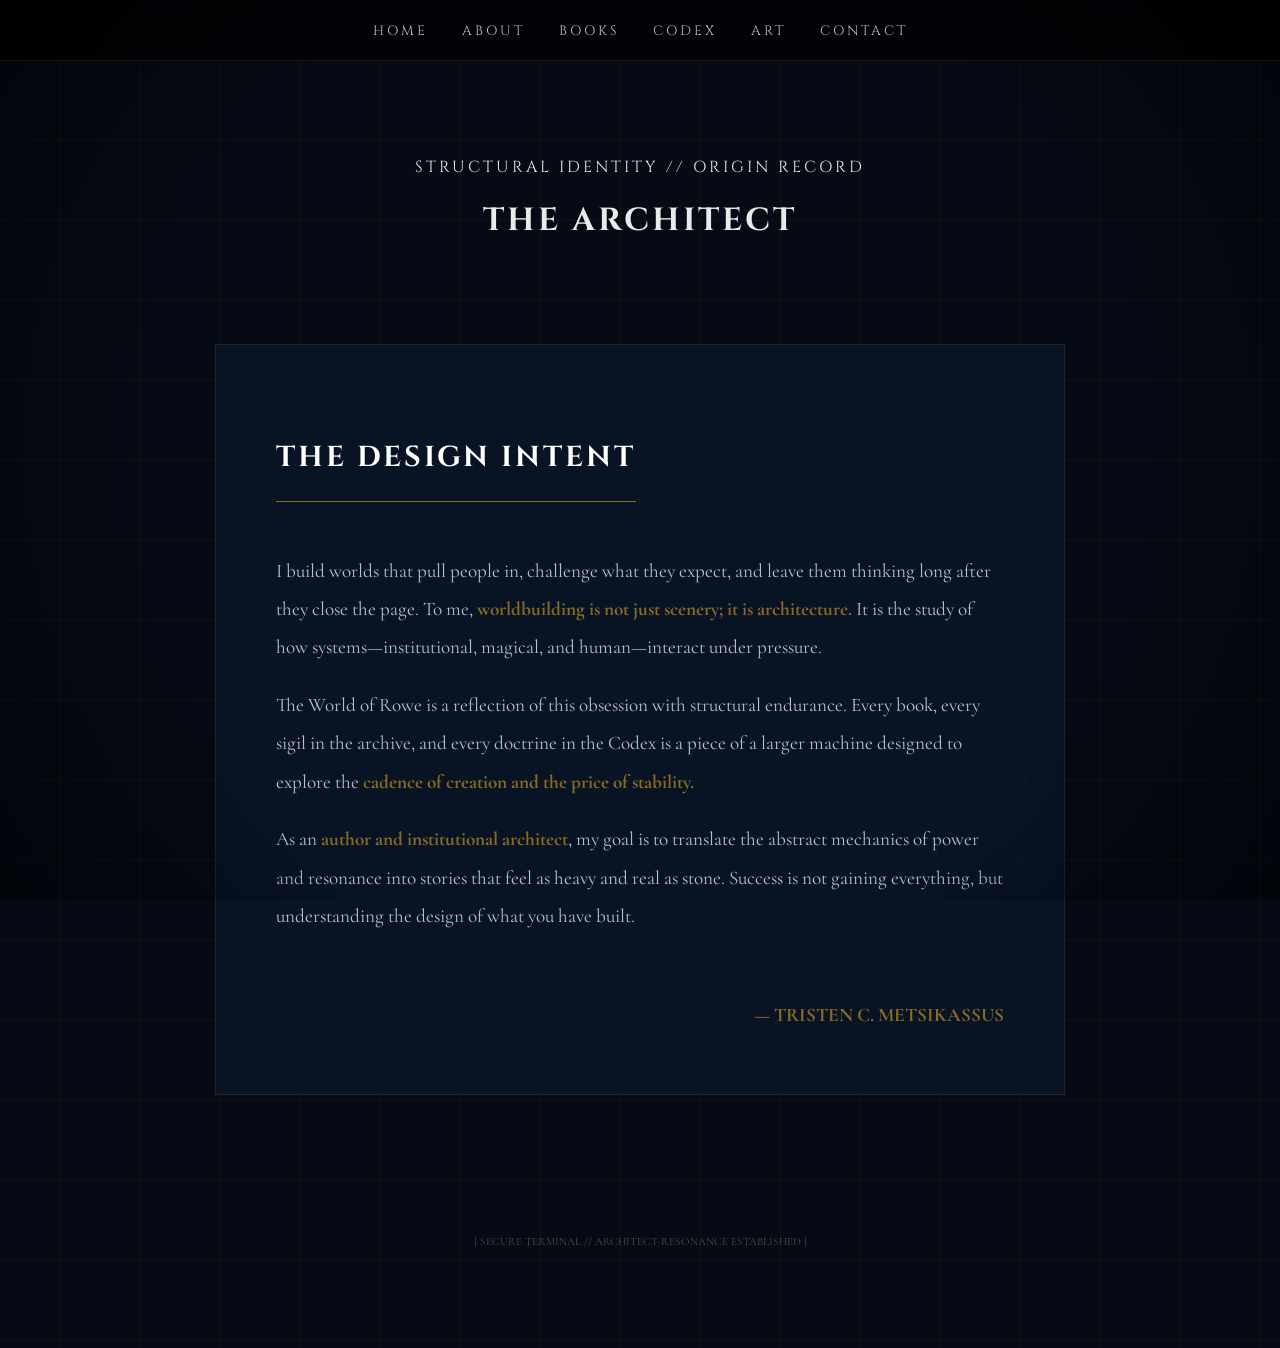
==== commit 75908cf9: "Update About.html" ====
--- a/About.html
+++ b/About.html
@@ -7,49 +7,11 @@
     <link rel="stylesheet" href="style.css">
     <style>
         header { text-align: center; padding: 140px 20px 40px; }
-        h1 { font-family: 'Cinzel', serif; font-size: 3rem; margin: 0; }
-        .about-subtitle { color: var(--gold); letter-spacing: 4px; font-size: 0.9rem; text-transform: uppercase; margin-top: 10px; }
-
-        .manifesto-container {
-            max-width: 850px;
-            margin: 40px auto;
-            padding: 0 20px;
-        }
-
-        .manifesto-card {
-            background: rgba(11, 25, 44, 0.7);
-            backdrop-filter: blur(10px);
-            padding: 60px;
-            line-height: 2;
-            font-size: 1.2rem;
-            color: var(--subtext);
-        }
-
-        .manifesto-card h2 {
-            font-family: 'Cinzel', serif;
-            color: #fff;
-            font-size: 1.8rem;
-            margin-bottom: 30px;
-            border-bottom: 1px solid var(--gold);
-            padding-bottom: 15px;
-            display: inline-block;
-        }
-
-        .manifesto-card p { margin-bottom: 30px; }
-        
+        .manifesto-container { max-width: 850px; margin: 40px auto; padding: 0 20px; }
+        .manifesto-card { padding: 60px; line-height: 2; font-size: 1.2rem; color: var(--subtext); }
+        .manifesto-card h2 { color: #fff; font-size: 1.8rem; margin-bottom: 30px; border-bottom: 1px solid var(--gold); padding-bottom: 15px; display: inline-block; }
         .highlight { color: var(--gold); font-weight: bold; }
-
-        .signature {
-            margin-top: 60px;
-            text-align: right;
-            font-family: 'Cinzel', serif;
-            letter-spacing: 3px;
-            color: var(--gold);
-        }
-
-        @media (max-width: 768px) {
-            .manifesto-card { padding: 30px; font-size: 1.1rem; }
-        }
+        .signature { margin-top: 60px; text-align: right; font-weight: bold; color: var(--gold); }
     </style>
 </head>
 <body>
@@ -64,34 +26,27 @@
 </nav>
 
 <header>
-    <p class="about-subtitle">Structural Identity // Origin Record</p>
+    <p class="subtitle">Structural Identity // Origin Record</p>
     <h1>The Architect</h1>
 </header>
 
 <div class="manifesto-container">
-    <div class="manifesto-card card wardline">
+    <div class="manifesto-card card">
         <h2>The Design Intent</h2>
         <p>
             I build worlds that pull people in, challenge what they expect, and leave them thinking long after they close the page. To me, <span class="highlight">worldbuilding is not just scenery; it is architecture.</span> It is the study of how systems—institutional, magical, and human—interact under pressure.
         </p>
-        
         <p>
             The World of Rowe is a reflection of this obsession with structural endurance. Every book, every sigil in the archive, and every doctrine in the Codex is a piece of a larger machine designed to explore the <span class="highlight">cadence of creation and the price of stability.</span>
         </p>
-
         <p>
-            As a visual worldbuilder and author, my goal is to translate the abstract mechanics of power and resonance into stories that feel as heavy and real as stone. Success is not gaining everything, but understanding the design of what you have built.
+            As an <span class="highlight">author and institutional architect</span>, my goal is to translate the abstract mechanics of power and resonance into stories that feel as heavy and real as stone. Success is not gaining everything, but understanding the design of what you have built.
         </p>
-
-        <div class="signature">
-            — TRISTEN C. METSIKASSUS
-        </div>
+        <div class="signature">— TRISTEN C. METSIKASSUS</div>
     </div>
 </div>
 
-<footer style="text-align: center; padding: 100px; opacity: 0.3; font-family: 'Cinzel'; font-size: 0.7rem;">
-    [ SECURE TERMINAL // ARCHITECT-RESONANCE ESTABLISHED ]
-</footer>
+<footer style="text-align: center; padding: 100px; opacity: 0.3; font-size: 0.7rem;">[ SECURE TERMINAL // ARCHITECT-RESONANCE ESTABLISHED ]</footer>
 
 </body>
 </html>
--- a/style.css
+++ b/style.css
@@ -1,9 +1,7 @@
-/* --- THE MIDNIGHT WARD SYSTEM (MASTER) --- */
 @import url('https://fonts.googleapis.com/css2?family=Cinzel:wght@400;700&family=Cormorant+Garamond:ital,wght@0,400;0,600;1,400&display=swap');
 
 :root {
     --midnight: #050a14;   
-    --indigo-glow: rgba(26, 31, 70, 0.4); 
     --gold: #8a6b22;
     --gold-bright: #e1c57a;
     --text: #eaeaea;
@@ -29,7 +27,7 @@
         linear-gradient(rgba(138, 107, 34, 0.1) 1px, transparent 1px),
         linear-gradient(90deg, rgba(138, 107, 34, 0.1) 1px, transparent 1px);
     background-size: 80px 80px;
-    animation: wardDrift 60s linear infinite, wardPulse 10s ease-in-out infinite alternate;
+    animation: wardDrift 80s linear infinite, wardPulse 10s ease-in-out infinite alternate;
 }
 
 @keyframes wardDrift {
@@ -39,33 +37,35 @@
 
 @keyframes wardPulse {
     0% { opacity: 0.2; }
-    50% { opacity: 0.6; }
+    50% { opacity: 0.5; }
     100% { opacity: 0.2; }
+}
+
+/* SCREEN VIGNETTE */
+body::after {
+    content: "";
+    position: fixed;
+    top: 0; left: 0; width: 100%; height: 100%;
+    pointer-events: none;
+    background: radial-gradient(circle, transparent 65%, rgba(0,0,0,0.5) 100%);
+    z-index: 999;
 }
 
 /* NAVIGATION */
 nav { 
     text-align: center; position: fixed; top: 0; width: 100%; 
     background: rgba(0,0,0,0.7); backdrop-filter: blur(10px); 
-    padding: 20px 0; z-index: 100; border-bottom: 1px solid rgba(138, 107, 34, 0.2); 
+    padding: 20px 0; z-index: 1000; border-bottom: 1px solid rgba(138, 107, 34, 0.2); 
 }
-nav a { 
-    font-family: 'Cinzel', serif; color: var(--subtext); 
-    text-decoration: none; margin: 0 20px; font-size: 0.9rem; letter-spacing: 2px; 
-}
+nav a { color: var(--subtext); text-decoration: none; margin: 0 15px; font-size: 0.85rem; letter-spacing: 2px; transition: 0.3s; }
 nav a:hover { color: var(--gold-bright); }
 
-/* THRESHOLD PLATES & CARDS */
-.threshold-plate, .featured-panel {
+/* SHARED COMPONENTS */
+.card, .threshold-plate, .featured-panel {
     background: rgba(11, 25, 44, 0.7);
-    border: 1px solid rgba(138, 107, 34, 0.3);
+    border: 1px solid rgba(138, 107, 34, 0.2);
     backdrop-filter: blur(8px);
     transition: all 0.5s ease;
-}
-
-.threshold-plate:hover, .featured-panel:hover {
-    border-color: var(--gold-bright);
-    box-shadow: 0 0 30px rgba(138, 107, 34, 0.2);
 }
 
 .btn-link {
@@ -73,14 +73,26 @@
     border: 1px solid var(--gold);
     color: var(--gold);
     text-decoration: none;
-    padding: 10px 20px;
-    font-family: 'Cinzel', serif;
+    padding: 10px 25px;
     font-size: 0.8rem;
     letter-spacing: 2px;
     transition: 0.3s;
+    cursor: pointer;
+    background: transparent;
 }
 
-.btn-link:hover {
-    background: var(--gold);
-    color: white;
+.btn-link:hover { background: var(--gold); color: white; }
+
+/* --- THE MOBILE SHIELD --- */
+@media (max-width: 768px) {
+    header h1 { font-size: 2.2rem !important; }
+    nav a { margin: 0 5px; font-size: 0.7rem; }
+    .featured-panel { flex-direction: column; text-align: center; }
 }
+
+/* GLOBAL TYPOGRAPHY */
+h1, h2, h3, nav a, .btn-link, .tagline, .subtitle, .book-title { 
+    font-family: 'Cinzel', serif !important; 
+    text-transform: uppercase; 
+    letter-spacing: 3px; 
+}
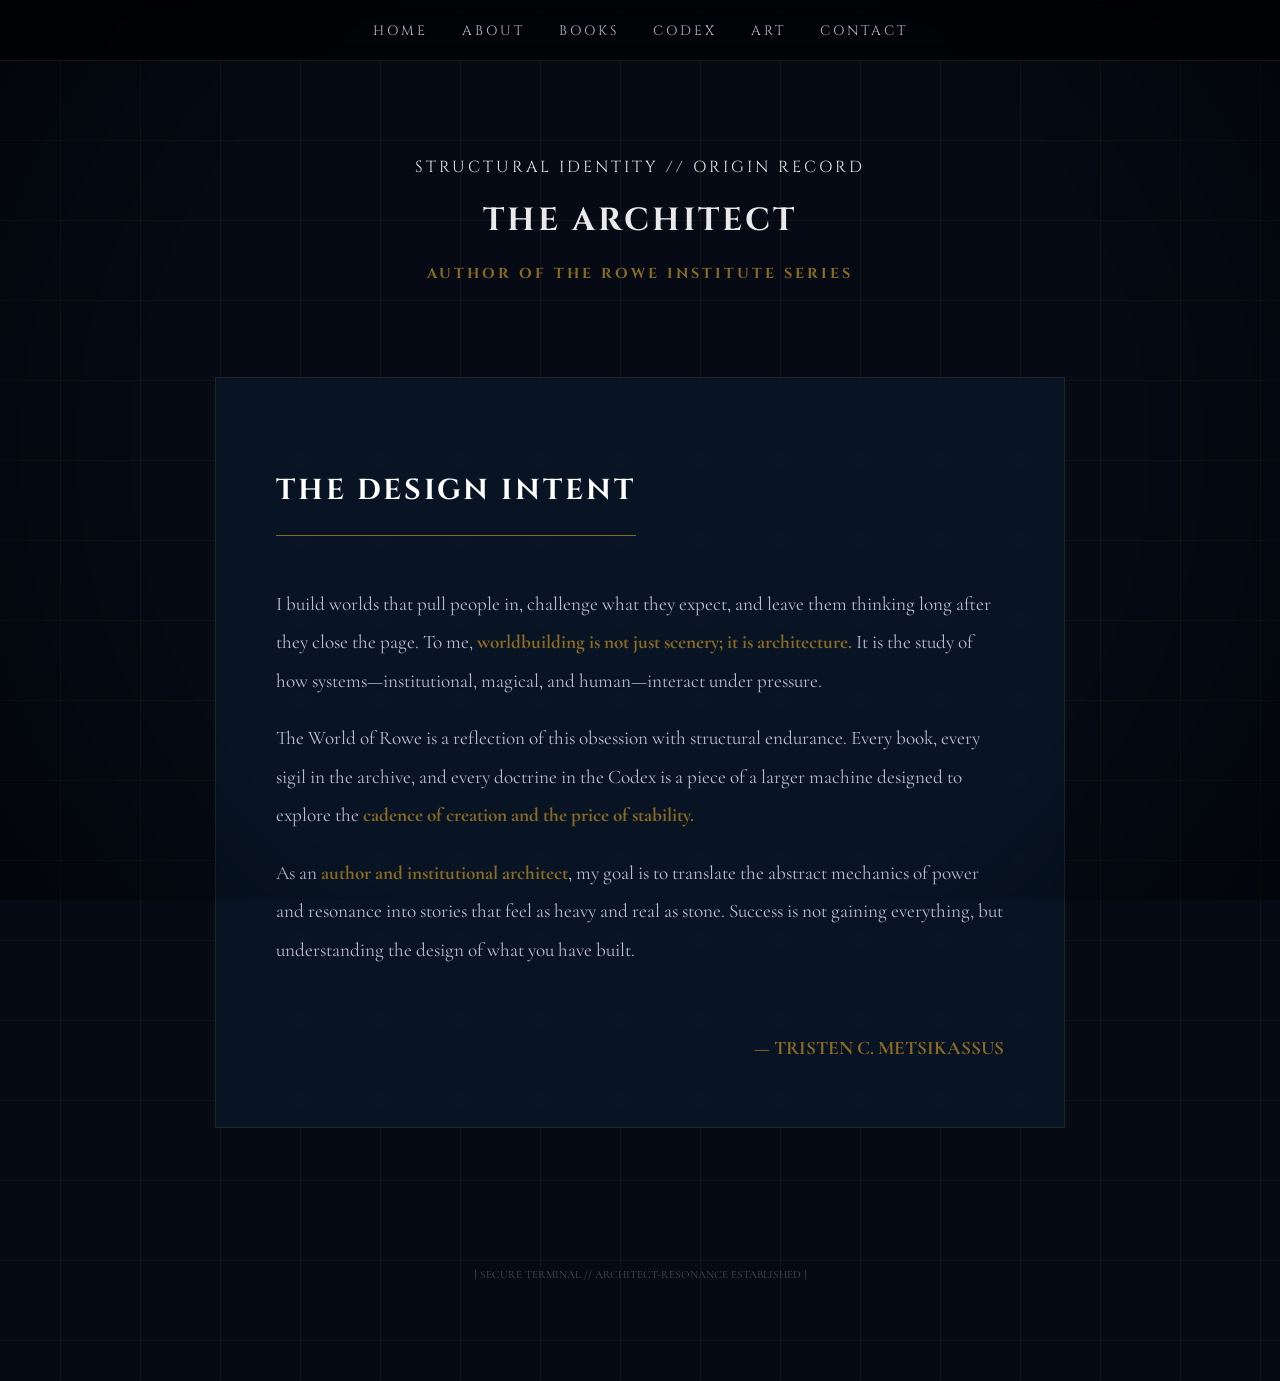
==== commit 2df97d2d: "Update About.html" ====
--- a/About.html
+++ b/About.html
@@ -27,7 +27,8 @@
 
 <header>
     <p class="subtitle">Structural Identity // Origin Record</p>
-    <h1>The Architect</h1>
+        <h1>The Architect</h1>
+    <p style="color: var(--gold); font-family: 'Cinzel', serif; letter-spacing: 3px; font-weight: bold; margin-top: 20px; text-transform: uppercase; font-size: 0.9rem;">Author of the Rowe Institute series</p>
 </header>
 
 <div class="manifesto-container">
